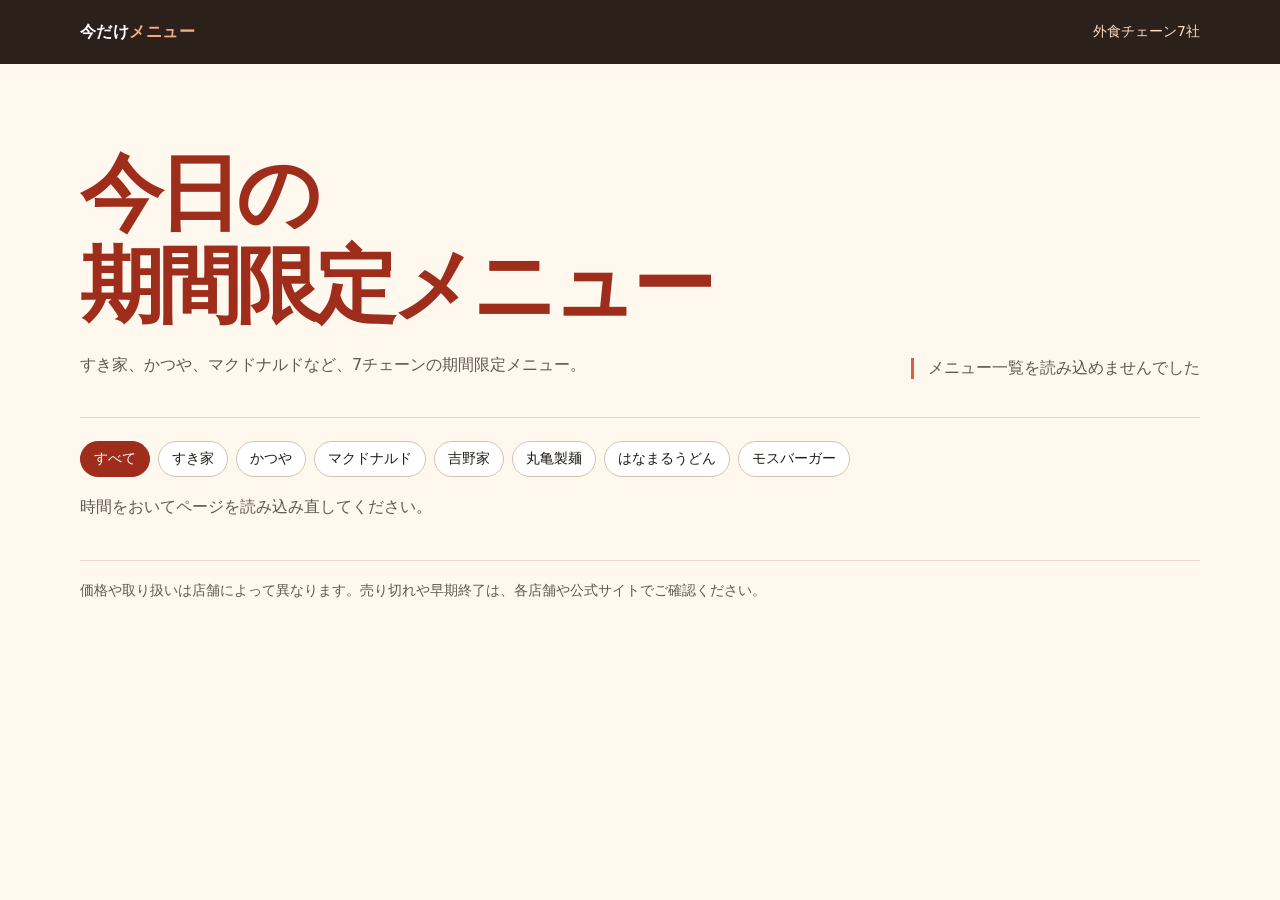
==== limited-menu/index.html @ 3da14ca8 "メニューサイト追加" ====
<!doctype html>
<html lang="ja">
<head>
  <meta charset="utf-8">
  <meta name="viewport" content="width=device-width, initial-scale=1">
  <meta name="description" content="外食チェーン7社の期間限定メニューを公式情報からチェック。">
  <title>今だけメニュー</title>
  <link rel="stylesheet" href="./style.css">
  <script type="module" src="./app.js"></script>
</head>
<body>
  <header class="masthead"><div class="wrap bar"><a class="brand" href="./">今だけ<span>メニュー</span></a><span class="bar-caption">外食チェーン7社</span></div></header>
  <main class="wrap">
    <section class="hero" aria-labelledby="title">
      <div><h1 id="title">今日の<br>期間限定メニュー</h1>
      <p>すき家、かつや、マクドナルドなど、7チェーンの期間限定メニュー。</p></div>
      <div class="freshness"><span id="clock" role="status">メニュー一覧を読み込み中</span></div>
    </section>
    <section class="catalog" aria-label="メニュー一覧">
      <div id="filters" class="filters" role="group" aria-label="チェーンで絞り込む"></div>
      <p id="summary" role="status"></p>
      <div id="results" aria-busy="true"></div>
    </section>
    <footer>価格や取り扱いは店舗によって異なります。売り切れや早期終了は、各店舗や公式サイトでご確認ください。</footer>
    <noscript>メニュー一覧を表示するには JavaScript を有効にしてください。</noscript>
  </main>
</body>
</html>
---- limited-menu/style.css ----
:root {
  color-scheme: light;
  --ink: #211a17;
  --muted: #625853;
  --paper: #fff8ef;
  --line: #ead9ca;
  --accent: #9f2d1b;
  font-family: system-ui, "Hiragino Kaku Gothic ProN", "Yu Gothic", Meiryo, sans-serif;
}
* { box-sizing: border-box; }
body { margin: 0; background: var(--paper); color: var(--ink); }
button, a { -webkit-tap-highlight-color: transparent; }
a { color: inherit; }
button { font: inherit; cursor: pointer; }
button:focus-visible, a:focus-visible { outline: 3px solid #175d85; outline-offset: 3px; }
.wrap { width: min(1120px, calc(100% - 48px)); margin-inline: auto; }
.masthead { background: #2c201b; color: #fff; }
.bar { min-height: 64px; display: flex; align-items: center; justify-content: space-between; gap: 12px; }
.brand { font-weight: 850; text-decoration: none; letter-spacing: .03em; }
.brand span { color: #f9ac83; }
.bar-caption { color: #ffdcc6; font-size: .875rem; }
.hero {
  display: flex; justify-content: space-between; align-items: end; gap: 28px;
  padding: clamp(42px, 7vw, 84px) 0 38px; border-bottom: 1px solid var(--line);
}
h1 { margin: 0; font-size: clamp(2.2rem, 7vw, 5.2rem); line-height: 1.1; letter-spacing: -.06em; color: var(--accent); }
.hero p { color: var(--muted); margin: 20px 0 0; line-height: 1.75; }
.freshness { flex: 0 0 auto; border-left: 3px solid #d66143; padding-left: 14px; display: grid; gap: 9px; align-items: start; color: var(--muted); }
.filters { display: flex; flex-wrap: wrap; gap: 8px; padding-top: 23px; }
.filters button { border: 1px solid #d9bfb0; color: var(--ink); background: white; border-radius: 32px; padding: 8px 13px; font-size: .875rem; }
.filters button[aria-pressed="true"] { background: var(--accent); color: #fff; border-color: var(--accent); }
#summary { color: var(--muted); margin: 20px 0 0; }
.chain { margin-top: 28px; }
.chain-head { margin-bottom: 13px; display: flex; align-items: baseline; justify-content: space-between; gap: 12px; }
.chain-head h2 { margin: 0; font-size: 1.4rem; }
.chain-head a { color: var(--accent); font-size: .875rem; }
.grid { display: grid; grid-template-columns: repeat(auto-fill, minmax(min(100%, 240px), 1fr)); gap: 14px; }
.card { background: #fff; border: 1px solid var(--line); border-radius: 12px; overflow: hidden; display: flex; flex-direction: column; }
.product-photo { display: block; width: 100%; height: 145px; object-fit: contain; background: #fff; padding: 6px; border-bottom: 1px solid #f4e8df; }
.card-body { display: grid; align-content: start; gap: 9px; padding: 14px; }
.card h3 { margin: 0; font-size: 1.06rem; line-height: 1.5; }
.card a { text-decoration: none; }
.card a:hover { text-decoration: underline; }
.price { color: var(--accent); font-size: 1.12rem; font-weight: 750; }
.note, .error { color: var(--muted); }
.note { font-size: .875rem; }
.error { padding: 14px; border-radius: 8px; background: #fff; border: 1px solid var(--line); }
footer { margin-top: 42px; border-top: 1px solid var(--line); padding: 18px 0 28px; color: var(--muted); line-height: 1.7; font-size: .875rem; }
@media (max-width: 680px) {
  .wrap { width: calc(100% - 32px); }
  .hero { flex-direction: column; align-items: stretch; }
  .freshness { display: flex; align-items: center; justify-content: space-between; }
}
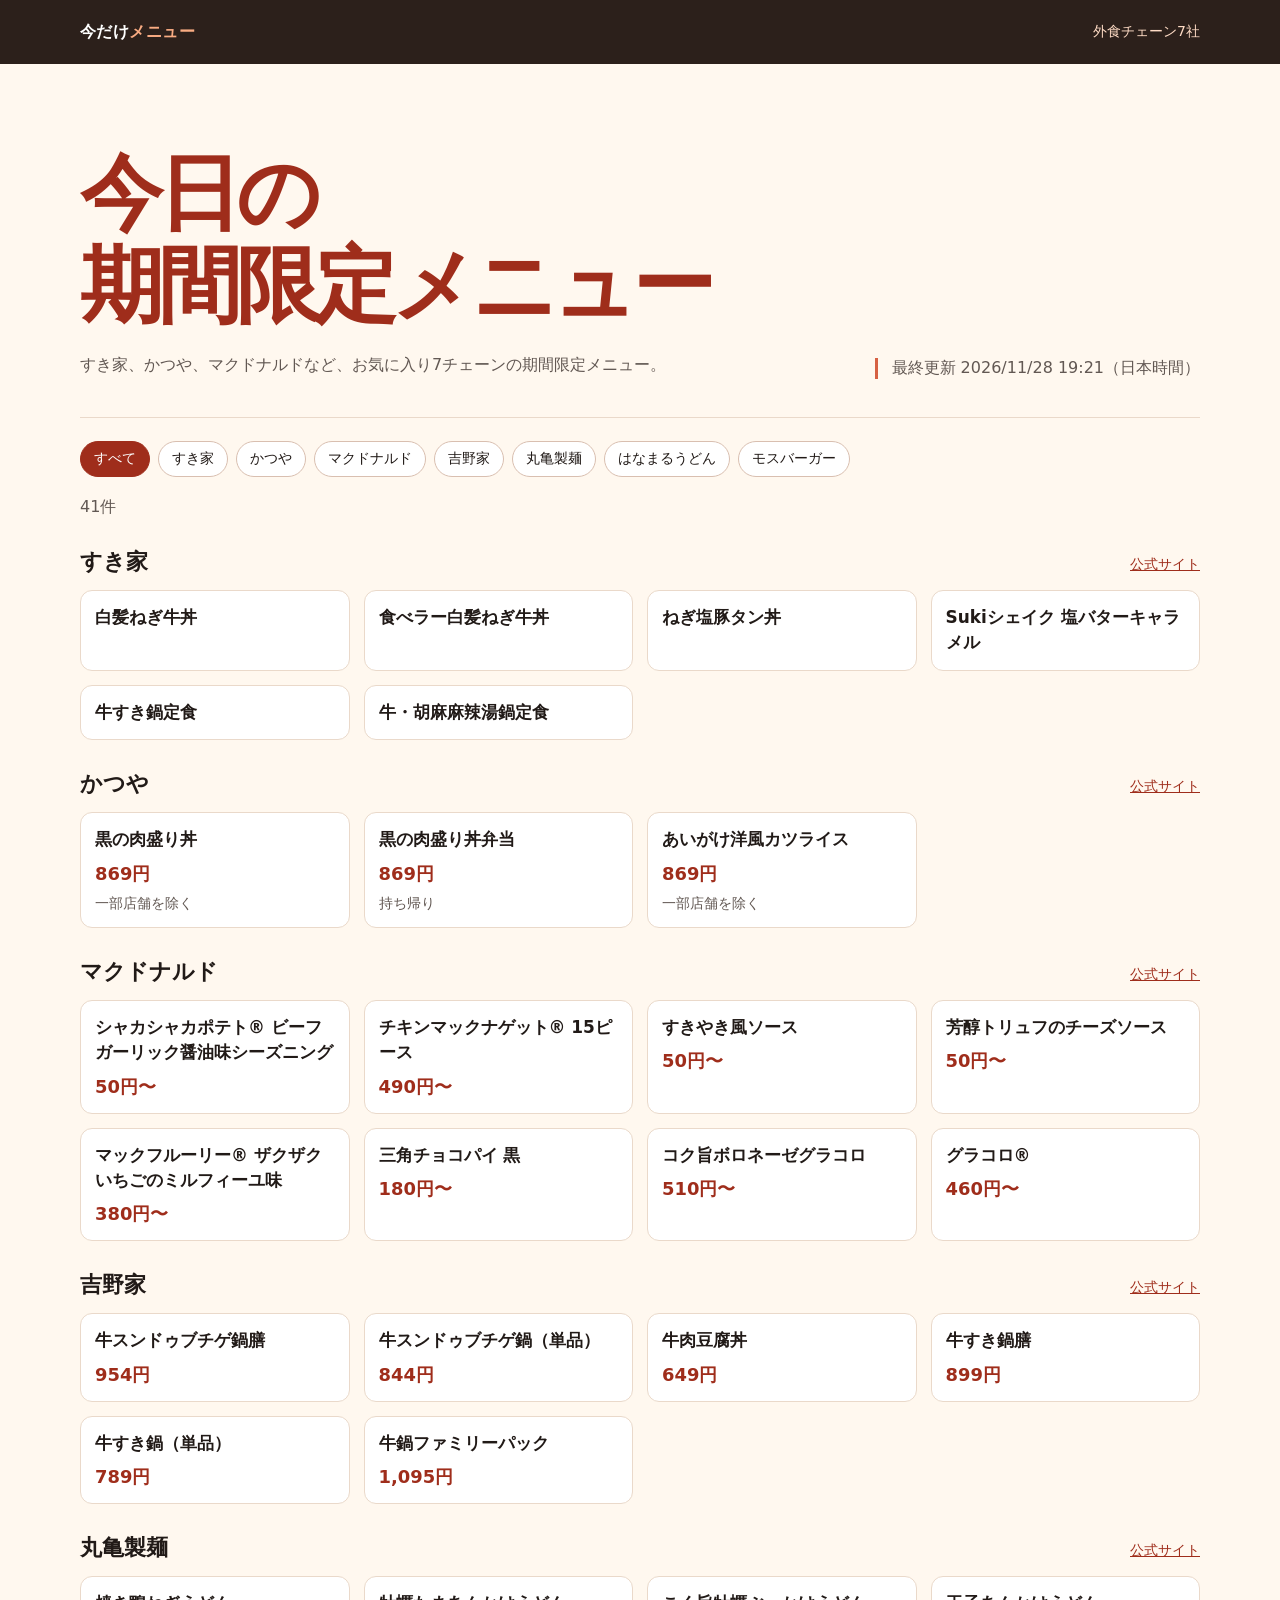
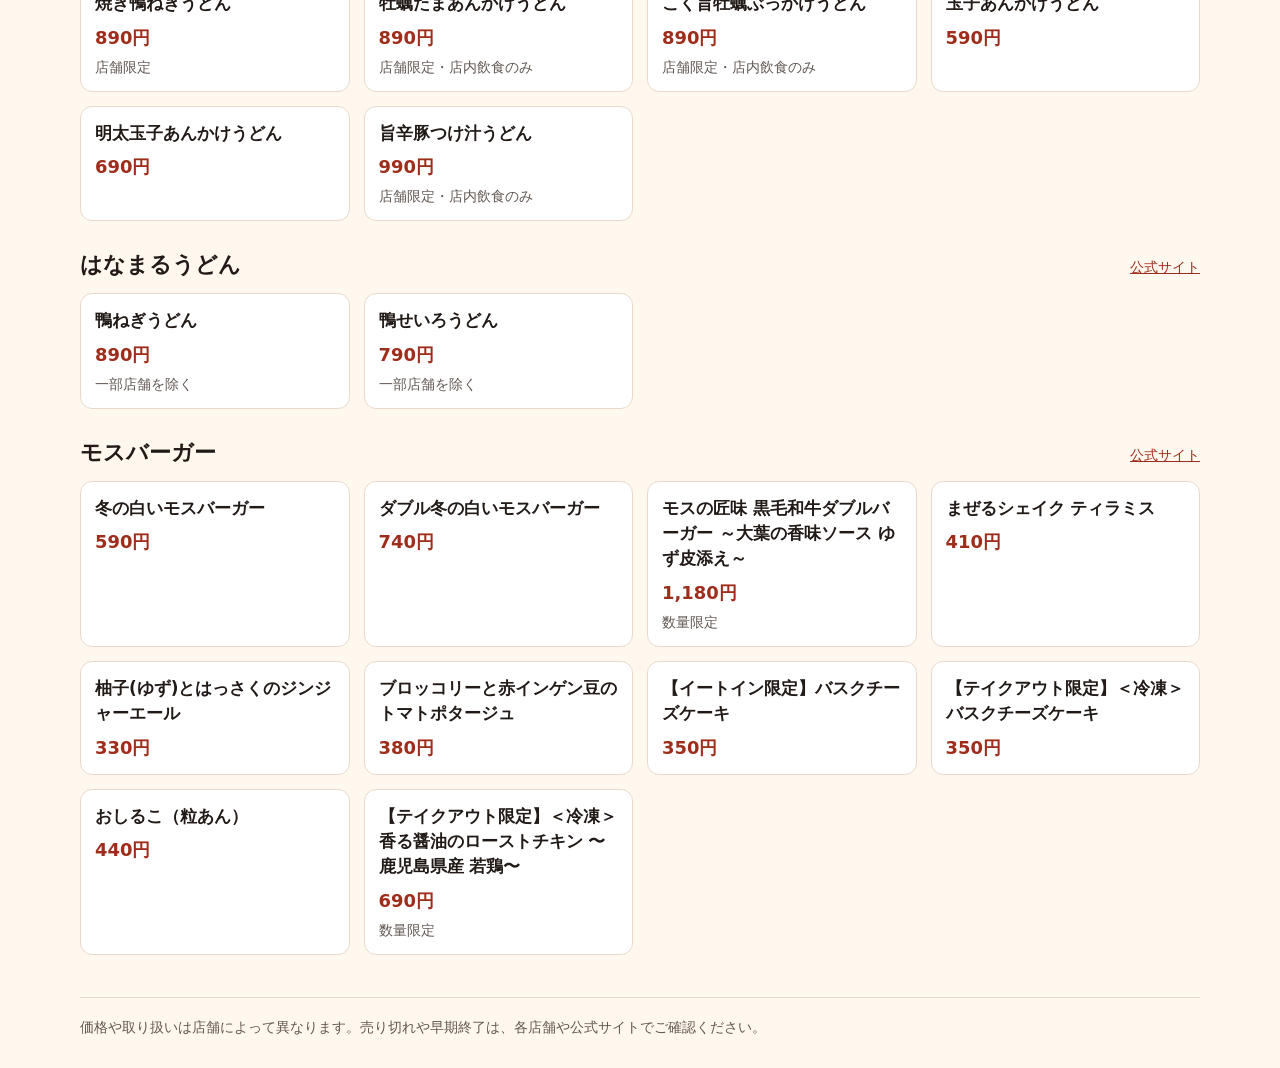
==== commit 60ee3ea5: "メニューの改良" ====
--- a/limited-menu/index.html
+++ b/limited-menu/index.html
@@ -14,7 +14,7 @@
   <main class="wrap">
     <section class="hero" aria-labelledby="title">
       <div><h1 id="title">今日の<br>期間限定メニュー</h1>
-      <p>すき家、かつや、マクドナルドなど、7チェーンの期間限定メニュー。</p></div>
+      <p>すき家、かつや、マクドナルドなど、お気に入り7チェーンの期間限定メニュー。</p></div>
       <div class="freshness"><span id="clock" role="status">メニュー一覧を読み込み中</span></div>
     </section>
     <section class="catalog" aria-label="メニュー一覧">
